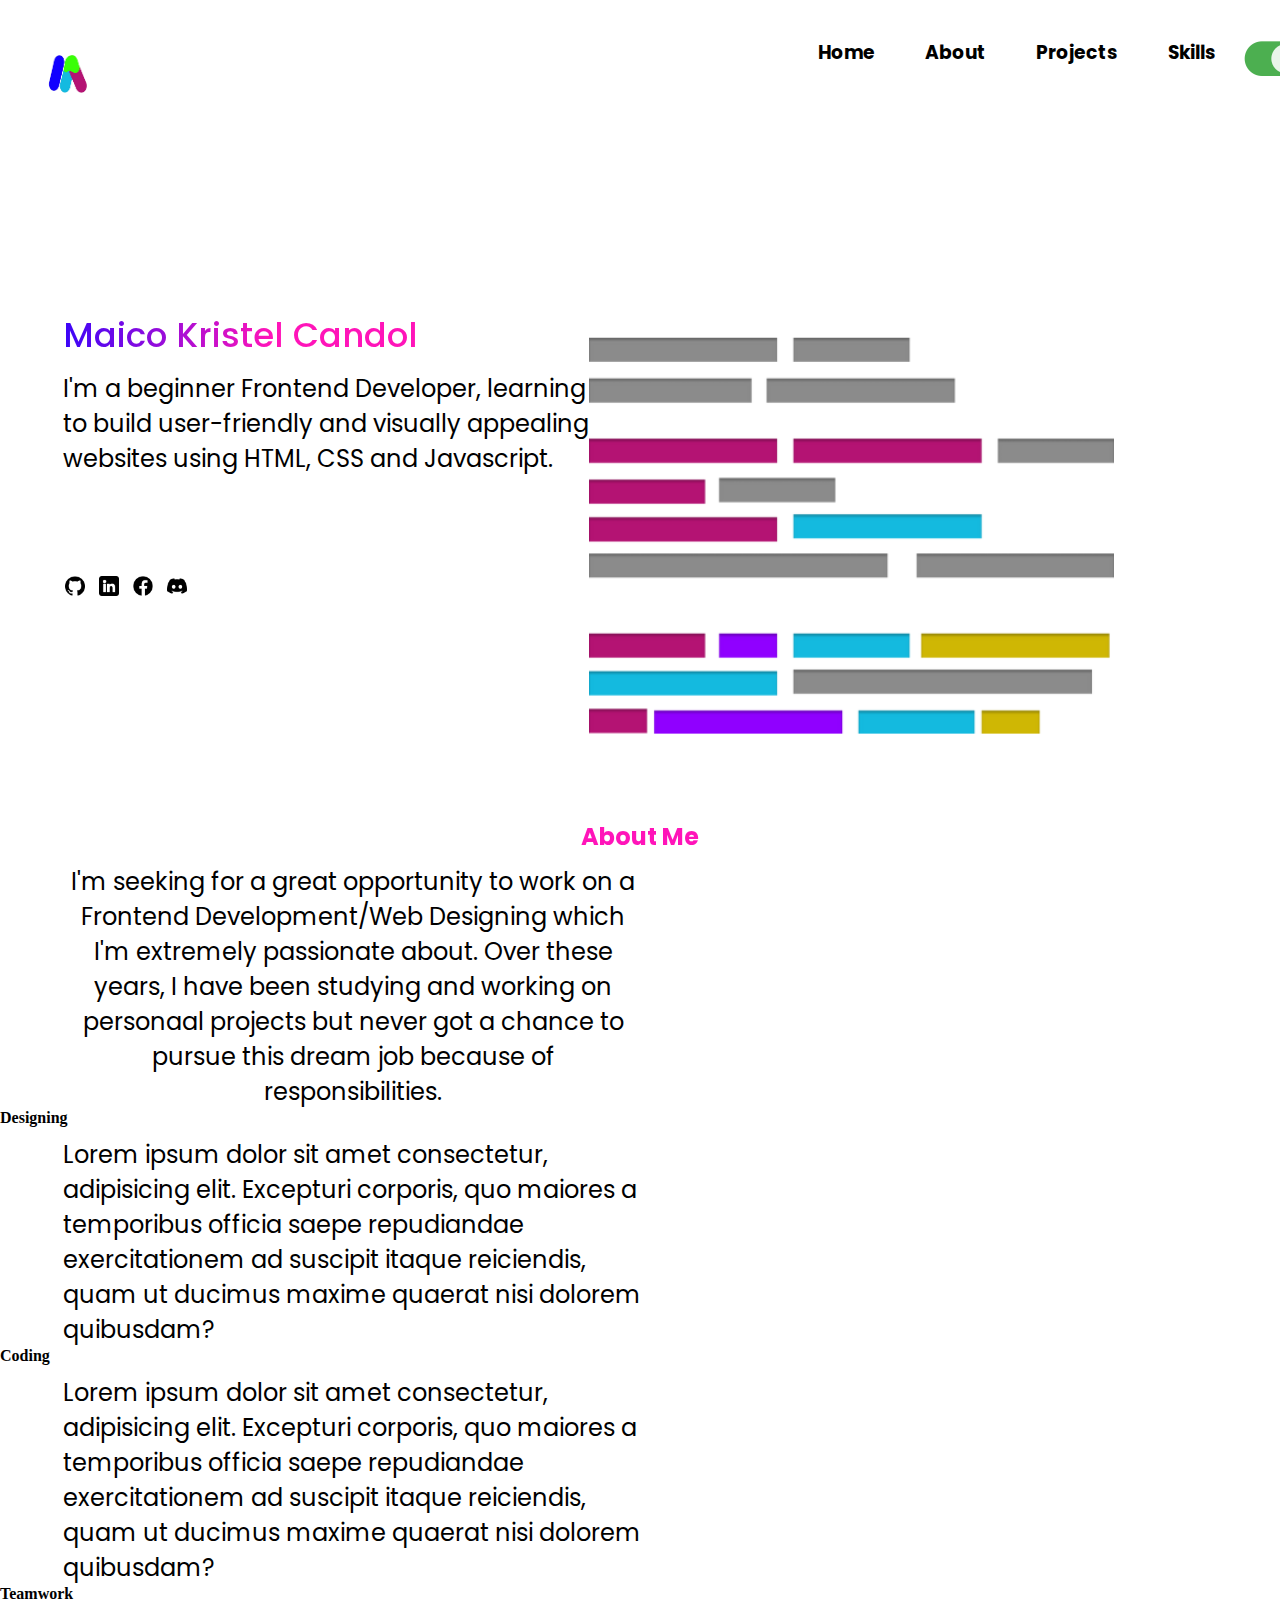
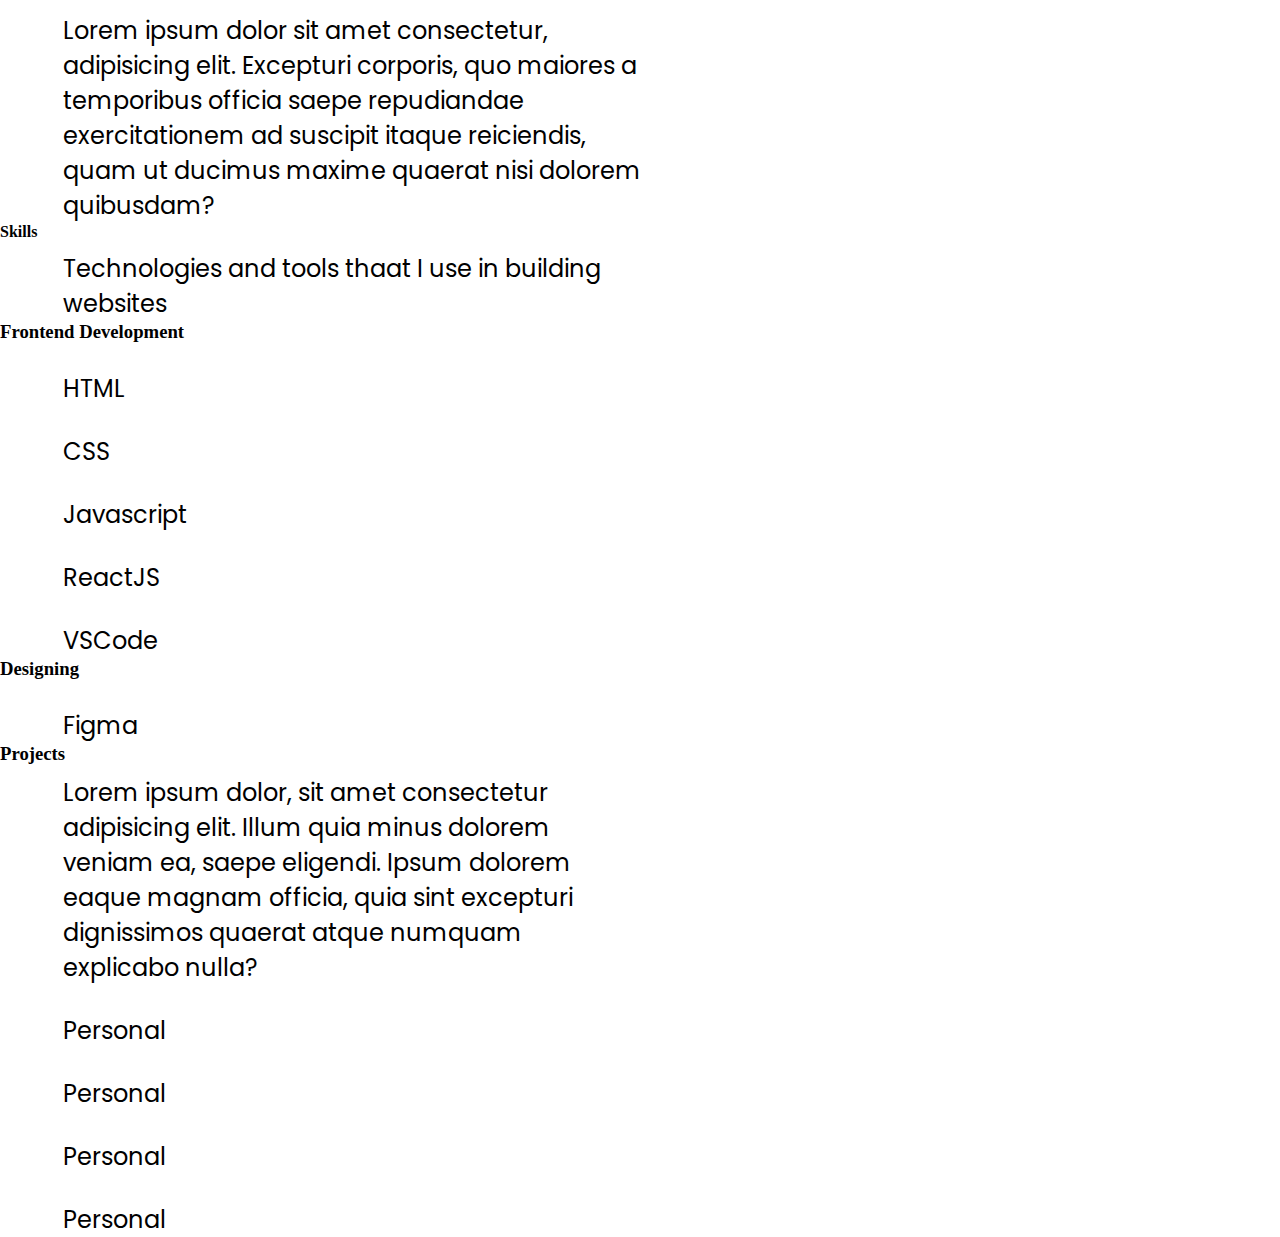
==== app.html @ 8ce2058e "Add files via upload" ====
<!DOCTYPE html>
<html lang="en">
<head>
    <meta charset="UTF-8">
    <meta name="viewport" content="width=device-width, initial-scale=1.0">
    <link rel="stylesheet" href="style.css">
    <link rel="preconnect" href="https://fonts.googleapis.com">
    <link rel="preconnect" href="https://fonts.gstatic.com" crossorigin>
    <link href="https://fonts.googleapis.com/css2?family=Poppins:ital,wght@0,100;0,200;0,300;0,400;0,500;0,600;0,700;0,800;0,900;1,100;1,200;1,300;1,400;1,500;1,600;1,700;1,800;1,900&display=swap" rel="stylesheet">
        <title>Maic | Portfolio</title>
        <link rel="shortcut icon" href="logo.png" type="image/x-icon">
    </head>
<body>
    <div>
        <!--HOME-->
        <header>
            <nav>
                <h3>Home</h3>
                <h3>About</h3>
                <h3>Projects</h3>
                <h3>Skills</h3>
                <img src="on-button.png" alt="on">
            </nav>
            <div class="logo">
                <img src="logo.png" alt="logo">
            </div>
        </header>
        <section>
            <h1>Maico Kristel Candol</h1>
            <p>I'm a beginner Frontend Developer, learning how to build
                user-friendly and visually appealing websites using HTML, CSS
                and Javascript.
            <div class="social">
                <img src="github.png" alt="github">
                <img src="linkedin.png" alt="linkedin">
                <img src="facebook.png" alt="facebook">
                <img src="discord.png" alt="discord">
            </div>
            <div class="logo1">
                <img src="final.png" alt="code">
            </div>
            </p>
        </section>
          <!--About-->
        <section>
            <div class="about">
                <h3>About Me</h3>
                <p>I'm seeking for a great opportunity to work on a 
                    Frontend Development/Web Designing which I'm extremely passionate
                    about. Over these years, I have been studying and working on personaal
                    projects but never got a chance to pursue this dream job because of responsibilities.
                </p>
            </div>
        <article>
            <h4>Designing</h4>
            <p>Lorem ipsum dolor sit amet consectetur, adipisicing elit. Excepturi corporis, quo maiores a temporibus officia saepe repudiandae exercitationem ad suscipit itaque reiciendis, quam ut ducimus maxime quaerat nisi dolorem quibusdam?</p>
            <h4>Coding</h4>
            <p>Lorem ipsum dolor sit amet consectetur, adipisicing elit. Excepturi corporis, quo maiores a temporibus officia saepe repudiandae exercitationem ad suscipit itaque reiciendis, quam ut ducimus maxime quaerat nisi dolorem quibusdam?</p>
            <h4>Teamwork</h4>
            <p>Lorem ipsum dolor sit amet consectetur, adipisicing elit. Excepturi corporis, quo maiores a temporibus officia saepe repudiandae exercitationem ad suscipit itaque reiciendis, quam ut ducimus maxime quaerat nisi dolorem quibusdam?</p>
        </article>
        </section>
         <!--Skills-->
         <section>
            <h4>Skills</h4>
            <p>Technologies and tools thaat I use in building websites</p>
            <h3>Frontend Development</h3>
            <img src="" alt="">
            <p>HTML</p>
            <img src="" alt="">
            <p>CSS</p>
            <img src="" alt="">
            <p>Javascript</p>
            <img src="" alt="">
            <p>ReactJS</p>
            <img src="" alt="">
            <p>VSCode</p>
            <h3>Designing</h3>
            <img src="" alt="">
            <p>Figma</p>
        </section>
        <!--Projects-->
        <section>
            <h3>Projects</h3>
            <p>Lorem ipsum dolor, sit amet consectetur adipisicing elit. Illum quia minus dolorem veniam ea, saepe eligendi. Ipsum dolorem eaque magnam officia, quia sint excepturi dignissimos quaerat atque numquam explicabo nulla?</p>
            <!--PROJECTS VIEW-->
            <img>
            <p>Personal</p>
            <img>
            <p>Personal</p>
            <img>
            <p>Personal</p>
            <img>
            <p>Personal</p>
        </section>
    </div>
</body>
</html>
---- style.css ----
*{
    margin: 0%;
    box-sizing: border-box;
}
header nav{
    position: sticky;
    display: flex;
    margin-top: 3%;
    margin-left: 60%
}
header nav h3{
    font-family: "Poppins",serif;
    margin-left: 50px;
    cursor: pointer;
}
header nav img{
    margin-top: -2%;
    margin-left: 5%;
}
.logo img{
    margin-top: -5%;
    margin-left: 3%;
    width: 4.5%;
    height: 7vh;
    cursor: pointer;
}
.logo1 img{
    margin-top: -25%;
    margin-left: 46%;
    height: 30%;
    width: 41%;
}
section h1{
    font-size: 34.26px;
    font-weight: 500;
    margin-left: 63px;
    margin-top: 200px;
    font-family: "Poppins",serif;
    background: #3A05F8;
    background: linear-gradient(to right, #3A05F8 0%, #FF14B9 17%);
    -webkit-background-clip: text;
    -webkit-text-fill-color: transparent;
}
section p{
    font-size: 24px;
    margin-left: 63px;
    margin-top: 10px;
    font-family: "Poppins",serif;
    width: 580px;
    text-align:left;
}
.social{
    margin-top: 100px;
    margin-left: 55px ;
}
.social img{
    height: 20px;
    margin-left: 10px;
}
.about h3{
    font-family: "Poppins",serif;
    text-align: center;
    font-size: 24px;
    background: #3A05F8;
    background: linear-gradient(to right, #3A05F8 0%, #FF14B9 17%);
    -webkit-background-clip: text;
    -webkit-text-fill-color: transparent;
}
.about p{
    font-family: "Poppins", serif;
    text-align: center;
}
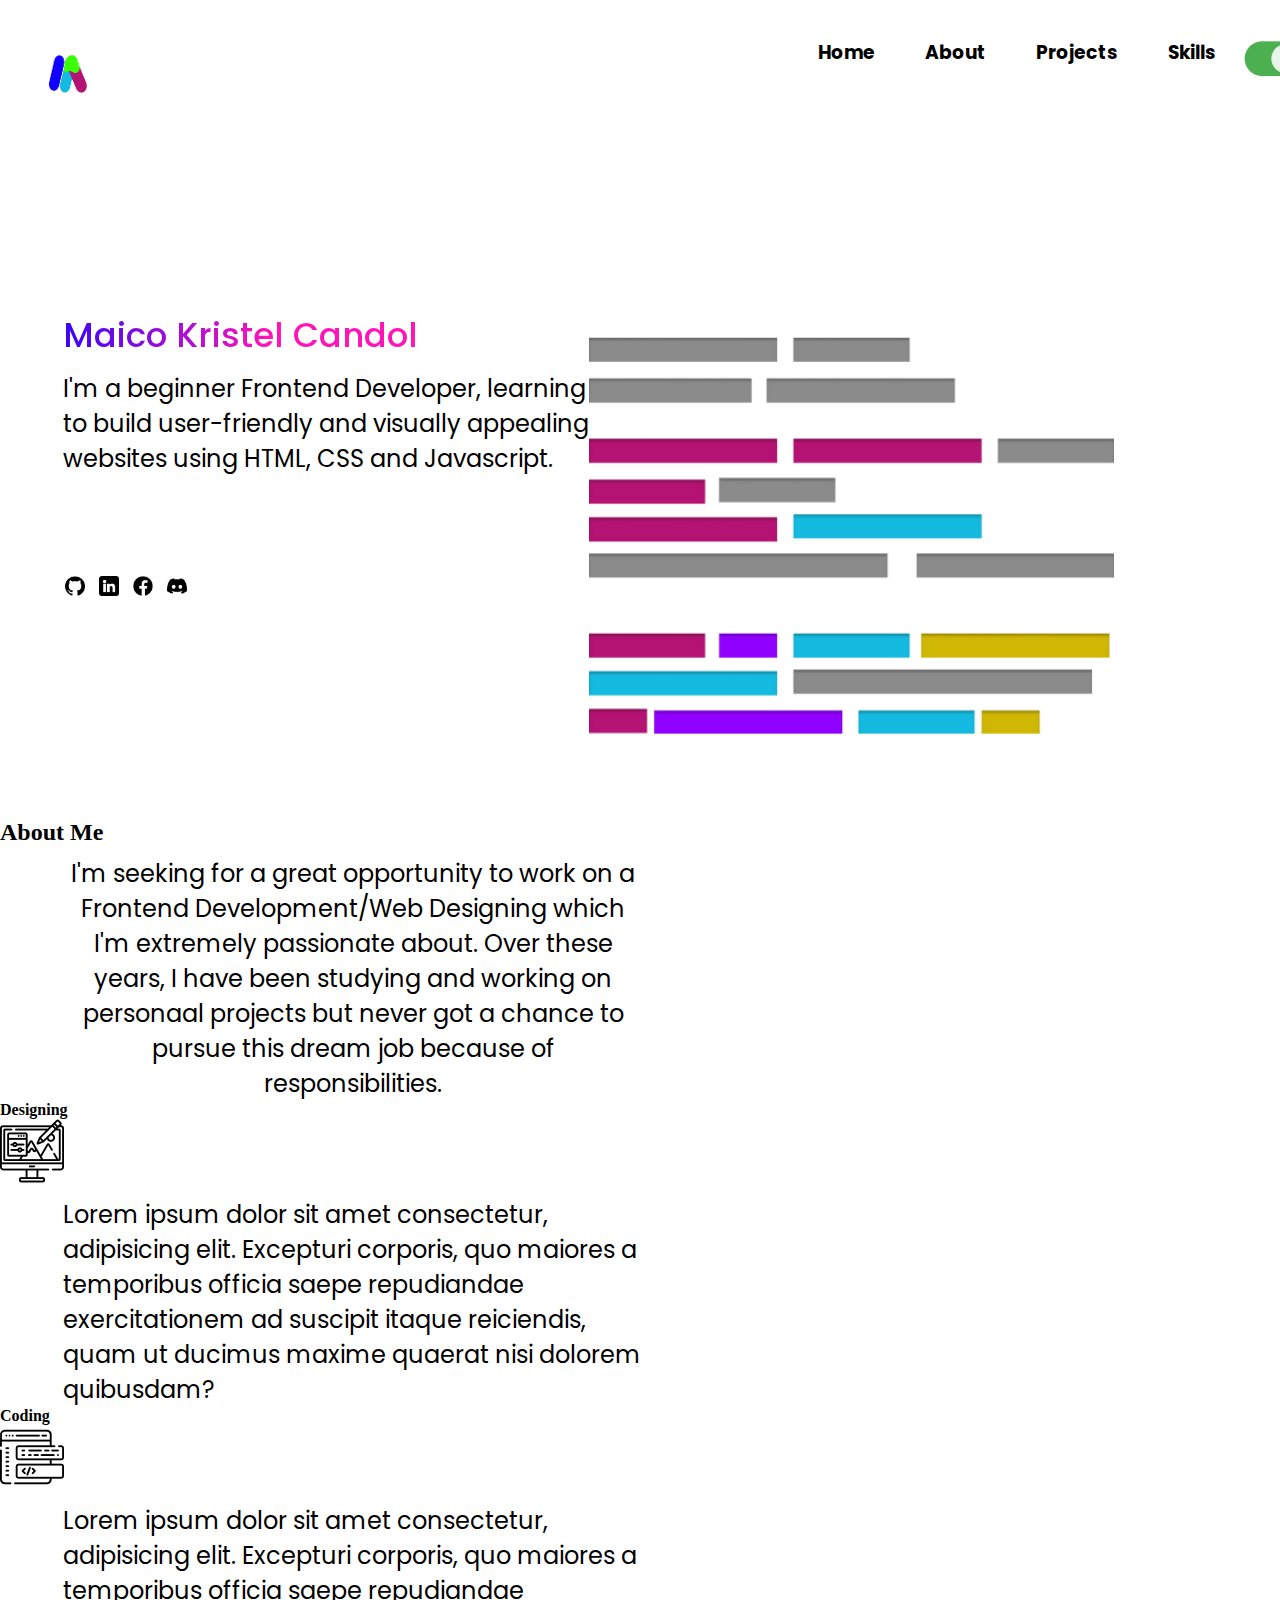
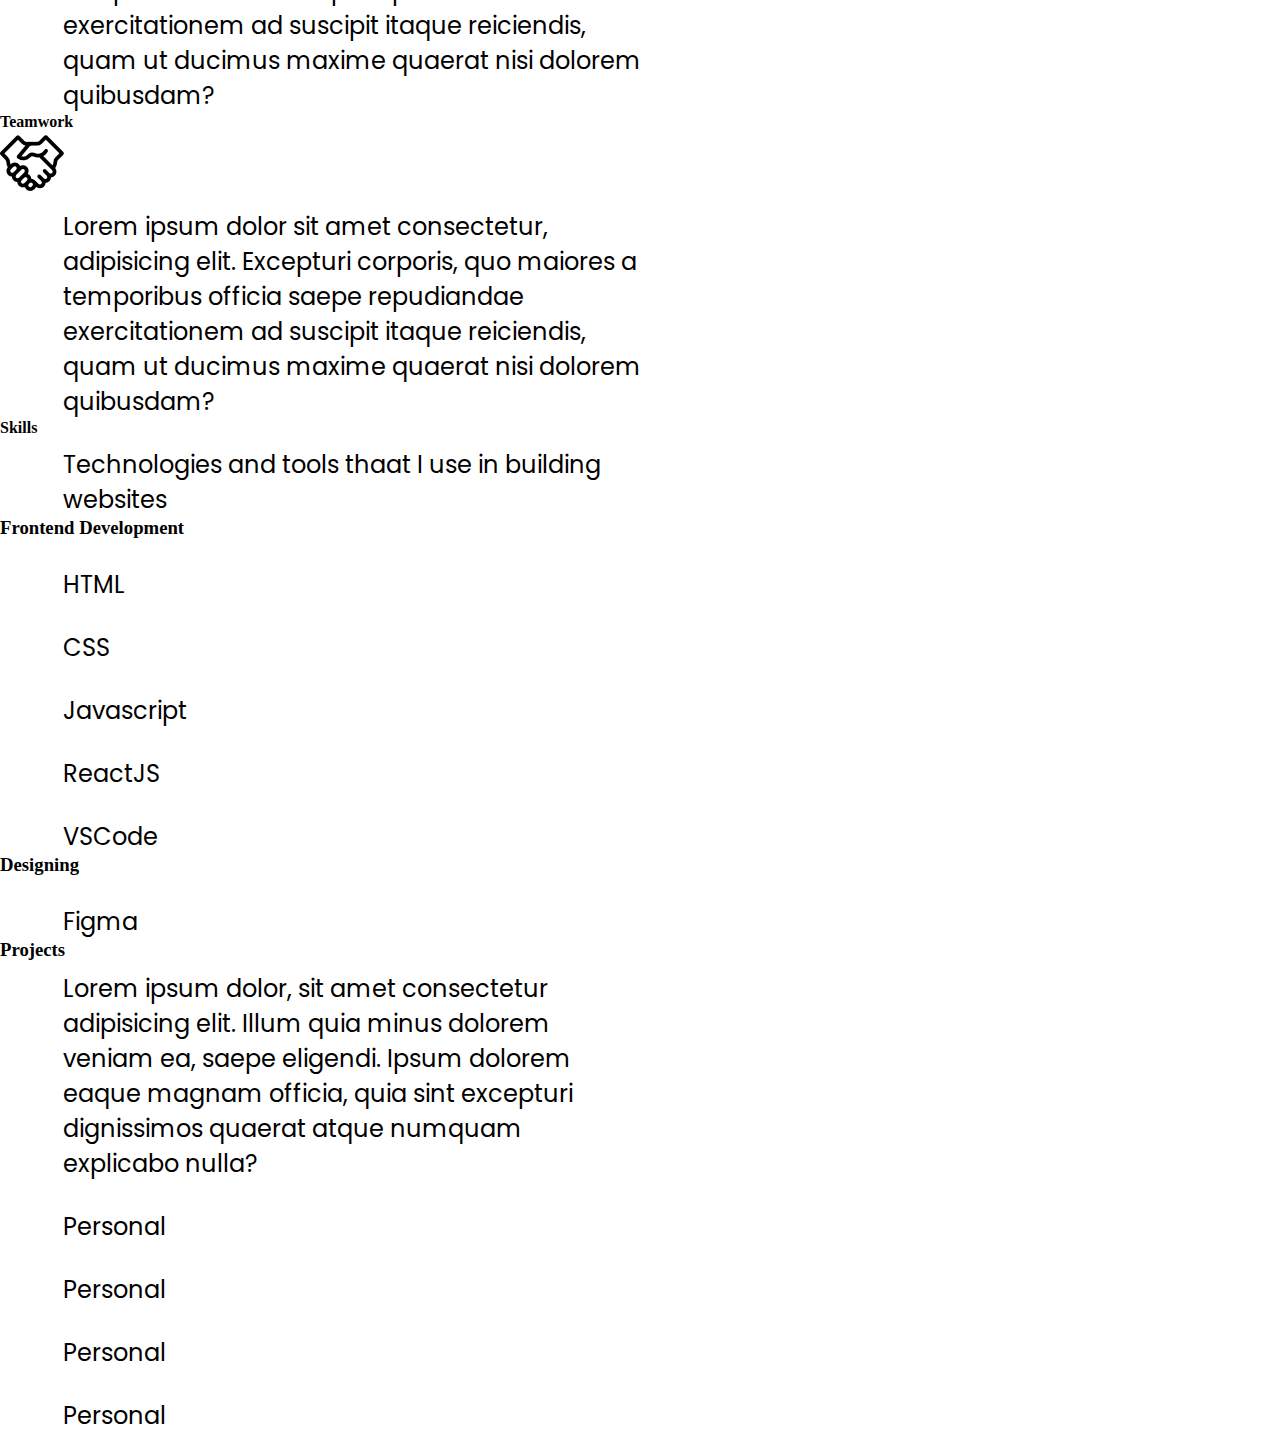
==== commit e5822453: "Add files via upload" ====
--- a/app.html
+++ b/app.html
@@ -44,7 +44,7 @@
           <!--About-->
         <section>
             <div class="about">
-                <h3>About Me</h3>
+                <h2>About Me</h2>
                 <p>I'm seeking for a great opportunity to work on a 
                     Frontend Development/Web Designing which I'm extremely passionate
                     about. Over these years, I have been studying and working on personaal
@@ -52,16 +52,25 @@
                 </p>
             </div>
         <article>
-            <h4>Designing</h4>
-            <p>Lorem ipsum dolor sit amet consectetur, adipisicing elit. Excepturi corporis, quo maiores a temporibus officia saepe repudiandae exercitationem ad suscipit itaque reiciendis, quam ut ducimus maxime quaerat nisi dolorem quibusdam?</p>
-            <h4>Coding</h4>
-            <p>Lorem ipsum dolor sit amet consectetur, adipisicing elit. Excepturi corporis, quo maiores a temporibus officia saepe repudiandae exercitationem ad suscipit itaque reiciendis, quam ut ducimus maxime quaerat nisi dolorem quibusdam?</p>
-            <h4>Teamwork</h4>
-            <p>Lorem ipsum dolor sit amet consectetur, adipisicing elit. Excepturi corporis, quo maiores a temporibus officia saepe repudiandae exercitationem ad suscipit itaque reiciendis, quam ut ducimus maxime quaerat nisi dolorem quibusdam?</p>
+            <div class="designing">
+                <h4>Designing</h4>
+                <img src="illustration.png" alt="design">
+                <p>Lorem ipsum dolor sit amet consectetur, adipisicing elit. Excepturi corporis, quo maiores a temporibus officia saepe repudiandae exercitationem ad suscipit itaque reiciendis, quam ut ducimus maxime quaerat nisi dolorem quibusdam?</p>
+            </div>
+            <div class="coding">
+                <h4>Coding</h4>
+                <img src="coding.png" alt="code">
+                <p>Lorem ipsum dolor sit amet consectetur, adipisicing elit. Excepturi corporis, quo maiores a temporibus officia saepe repudiandae exercitationem ad suscipit itaque reiciendis, quam ut ducimus maxime quaerat nisi dolorem quibusdam?</p>
+            </div>
+            <div class="teamwork">
+                <h4>Teamwork</h4>
+                <img src="partnership.png" alt="teamwork">
+                <p>Lorem ipsum dolor sit amet consectetur, adipisicing elit. Excepturi corporis, quo maiores a temporibus officia saepe repudiandae exercitationem ad suscipit itaque reiciendis, quam ut ducimus maxime quaerat nisi dolorem quibusdam?</p>
+            </div>
         </article>
         </section>
          <!--Skills-->
-         <section>
+         <section id="skills">
             <h4>Skills</h4>
             <p>Technologies and tools thaat I use in building websites</p>
             <h3>Frontend Development</h3>
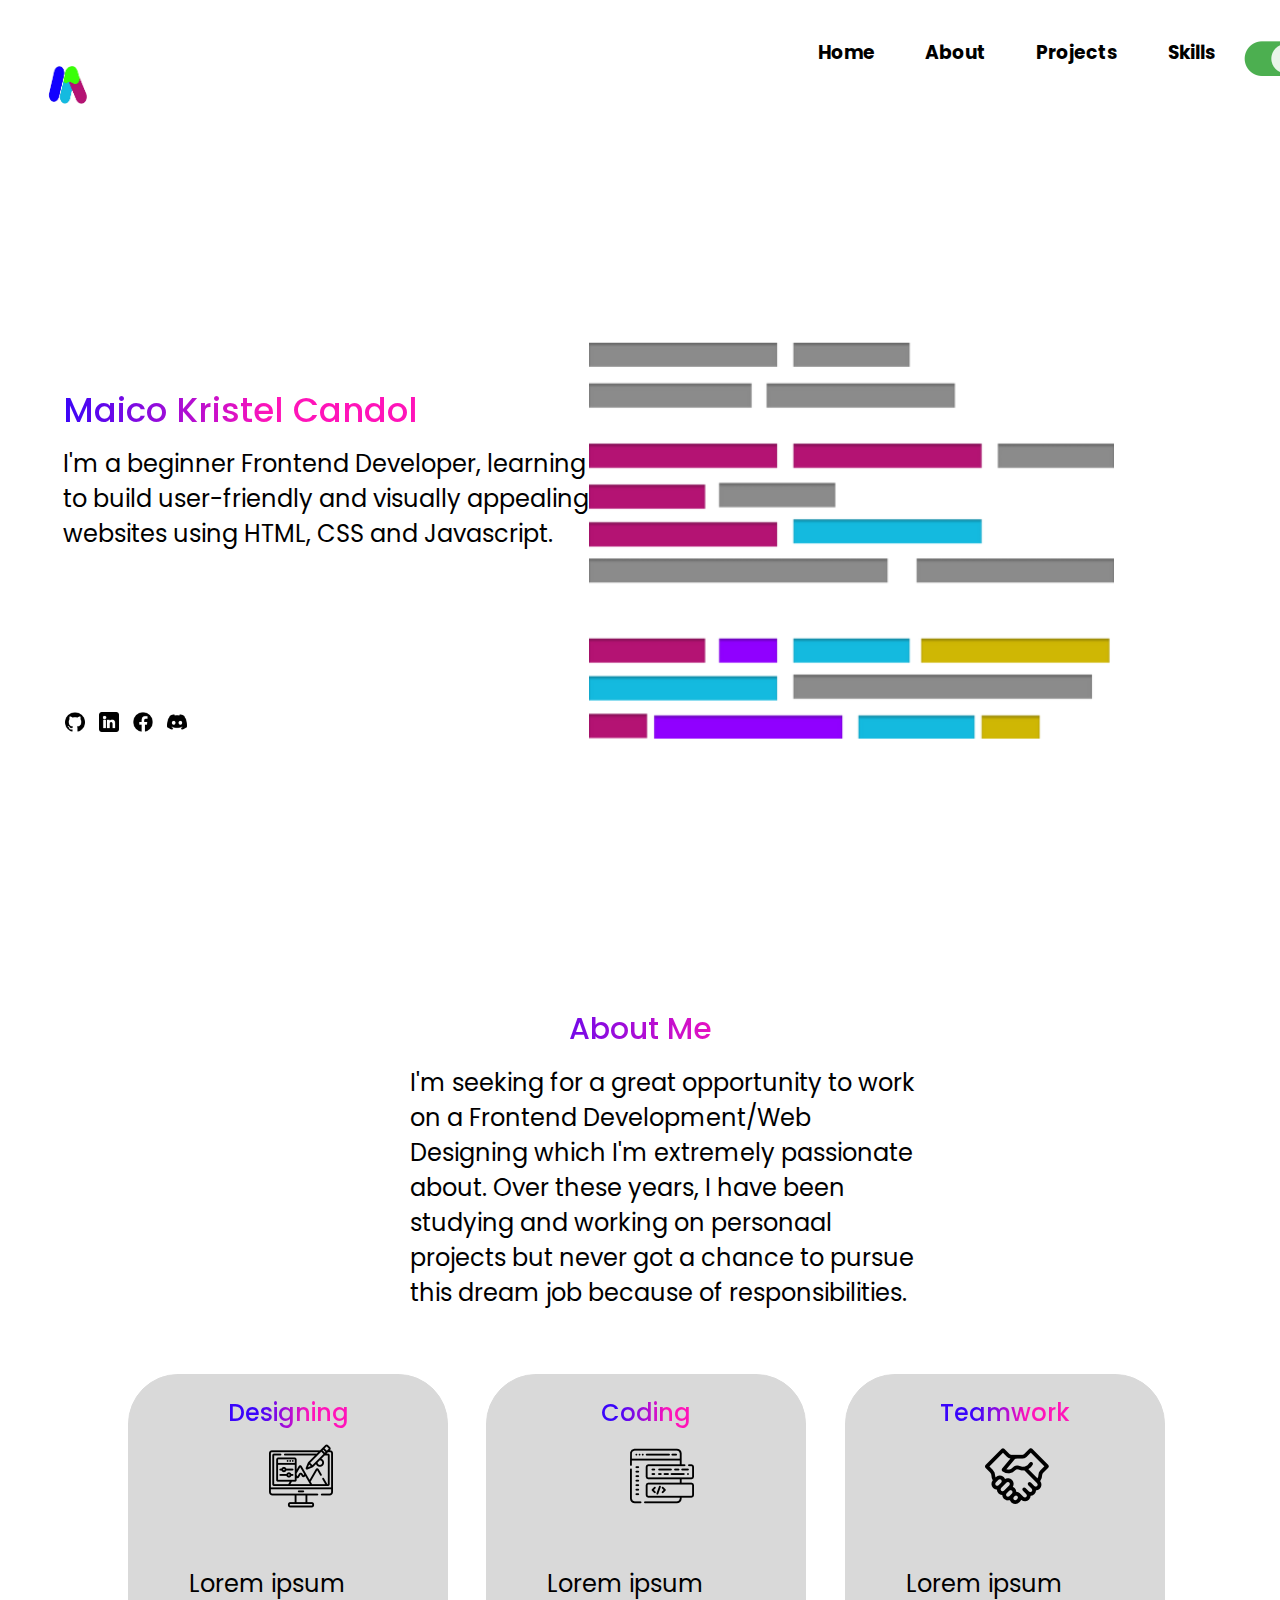
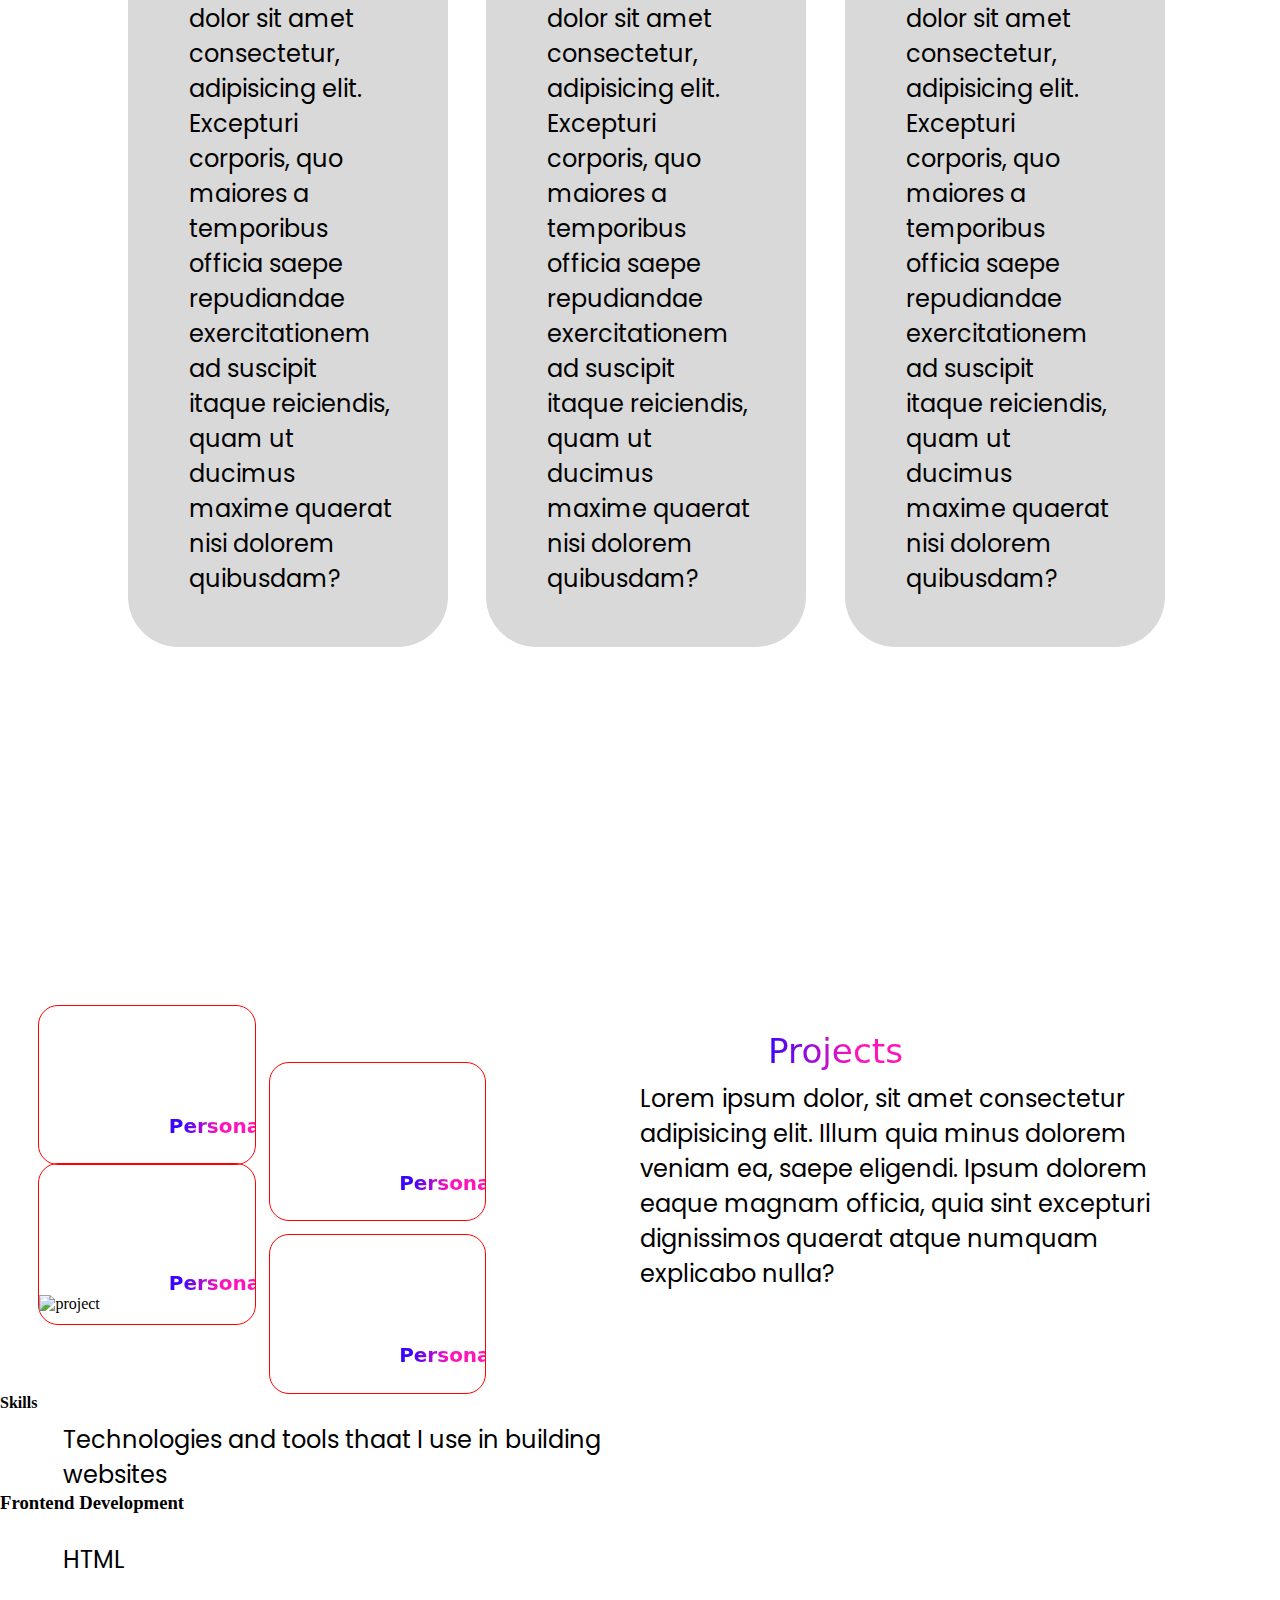
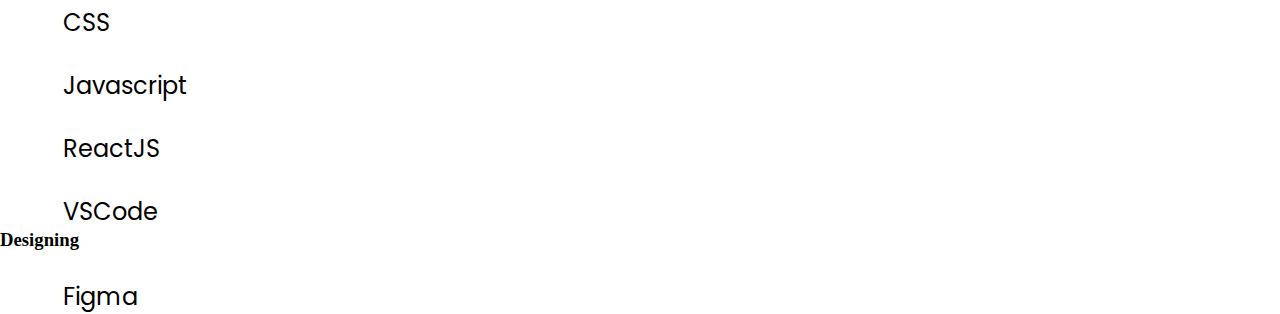
==== commit a24e37a1: "Add files via upload" ====
--- a/app.html
+++ b/app.html
@@ -69,39 +69,46 @@
             </div>
         </article>
         </section>
-         <!--Skills-->
-         <section id="skills">
-            <h4>Skills</h4>
-            <p>Technologies and tools thaat I use in building websites</p>
-            <h3>Frontend Development</h3>
-            <img src="" alt="">
-            <p>HTML</p>
-            <img src="" alt="">
-            <p>CSS</p>
-            <img src="" alt="">
-            <p>Javascript</p>
-            <img src="" alt="">
-            <p>ReactJS</p>
-            <img src="" alt="">
-            <p>VSCode</p>
-            <h3>Designing</h3>
-            <img src="" alt="">
-            <p>Figma</p>
-        </section>
         <!--Projects-->
-        <section>
+        <section id="projects">
             <h3>Projects</h3>
             <p>Lorem ipsum dolor, sit amet consectetur adipisicing elit. Illum quia minus dolorem veniam ea, saepe eligendi. Ipsum dolorem eaque magnam officia, quia sint excepturi dignissimos quaerat atque numquam explicabo nulla?</p>
             <!--PROJECTS VIEW-->
-            <img>
-            <p>Personal</p>
-            <img>
-            <p>Personal</p>
-            <img>
-            <p>Personal</p>
-            <img>
-            <p>Personal</p>
+            <div class="personal1">
+                <h4>Personal1</h4>
+                <img src="projects.png" alt="project">
+            </div>
+            <div class="personal2">
+                <h4>Personal2</h4>
+                <img>
+            </div> <div class="personal3">
+                <h4>Personal3</h4>
+                <img>
+            </div>
+            <div class="personal4">
+                <h4>Personal4</h4>
+                <img>
+            </div>
         </section>
     </div>
+    <!--Skills-->
+    <section id="skills">
+        <h4>Skills</h4>
+        <p>Technologies and tools thaat I use in building websites</p>
+        <h3>Frontend Development</h3>
+        <img src="" alt="">
+        <p>HTML</p>
+        <img src="" alt="">
+        <p>CSS</p>
+        <img src="" alt="">
+        <p>Javascript</p>
+        <img src="" alt="">
+        <p>ReactJS</p>
+        <img src="" alt="">
+        <p>VSCode</p>
+        <h3>Designing</h3>
+        <img src="" alt="">
+        <p>Figma</p>
+    </section>
 </body>
 </html>--- a/style.css
+++ b/style.css
@@ -22,10 +22,12 @@
     margin-left: 3%;
     width: 4.5%;
     height: 7vh;
+    max-width:230px;
+    max-height:95px;
     cursor: pointer;
 }
 .logo1 img{
-    margin-top: -25%;
+    margin-top: -40%;
     margin-left: 46%;
     height: 30%;
     width: 41%;
@@ -57,17 +59,187 @@
     height: 20px;
     margin-left: 10px;
 }
-.about h3{
-    font-family: "Poppins",serif;
+.about h2{
+    font-family: "Poppins",serif;
+    font-weight: 500;
     text-align: center;
-    font-size: 24px;
-    background: #3A05F8;
-    background: linear-gradient(to right, #3A05F8 0%, #FF14B9 17%);
-    -webkit-background-clip: text;
-    -webkit-text-fill-color: transparent;
-}
+    font-size: 30px;
+    margin-top: 10%;
+    background: #3A05FB;
+    background: linear-gradient(to right, #3A05FB 39%, #FF14B9 58%);
+    -webkit-background-clip: text;
+    -webkit-text-fill-color: transparent;
+    
+    
+
+    }
 .about p{
     font-family: "Poppins", serif;
+    text-align: left;
+    margin-top: 1%;
+    margin-left: 32%;
+    width: 40%;
+}
+article{
+    margin-top: 5%;
+    display: flex;
+}
+article h4{
     text-align: center;
-}
-
+    font-family: "Poppins", serif;
+    font-size: 24px;
+    font-weight: 500;
+    background: #3A05FB;
+    background: linear-gradient(to right, #3A05FB 39%, #FF14B9 58%);
+    -webkit-background-clip: text;
+    -webkit-text-fill-color: transparent;
+}
+.designing{
+    border: 1px solid #d9d9d9;
+    background-color: #D9D9D9;
+    border-radius: 50px;
+    margin-left: 10%;
+    padding: 20px;
+    width: 25%;
+
+}
+.designing p{
+    max-width: fit-content;
+    margin-left: 10px;
+    padding: 30px;
+    aspect-ratio: 1
+}
+.designing img{
+    margin-left: 43%;
+}
+.coding{
+    border: 1px solid #d9d9d9;
+    background-color: #D9D9D9;
+    border-radius: 50px;
+    margin-left: 3%;
+    padding: 20px;
+    width: 25%;
+
+}
+.coding p{
+    max-width: fit-content;
+    margin-left: 10px;
+    padding: 30px;
+    aspect-ratio: 1
+}
+.coding img{
+    margin-left: 44%;
+}
+.teamwork{
+    border: 1px solid #d9d9d9;
+    background-color: #D9D9D9;
+    border-radius: 50px;
+    margin-left: 3%;
+    padding: 20px;
+    width: 25%;
+
+}
+.teamwork p{
+    max-width: fit-content;
+    margin-left: 10px;
+    padding: 30px;
+    aspect-ratio: 1
+}
+.teamwork img{
+    margin-left: 43%;
+}
+div img{
+    margin-top: 5%;
+    margin-bottom: 5%;
+}
+article div {
+    border: 1px black;
+}
+#projects{
+    margin-top: 15%;
+}
+#projects h3{
+    margin-top: 30%;
+    margin-left: 60%;
+    font-size: 34.26px;
+    font-weight: 500;
+    font-family: system-ui, -apple-system, BlinkMacSystemFont, 'Segoe UI', Roboto, Oxygen, Ubuntu, Cantarell, 'Open Sans', 'Helvetica Neue', sans-serif;
+    background: #3A05FB;background: linear-gradient(to right, #3A05F8 0%, #FF14B9 17%);
+    -webkit-background-clip: text;
+    -webkit-text-fill-color: transparent;
+}
+#projects p{
+    margin-left: 50%;
+}
+.personal1{
+    margin-top: -10%;
+    margin-left: 3%;
+    border: 1px solid red;
+    border-radius: 20px;
+    aspect-ratio: 1.2v;
+    max-width: 17%;
+}
+.personal1 h4{
+    margin-top: 50%;
+    margin-left: 60%;
+    font-size: 20px;
+    font-family: system-ui, -apple-system, BlinkMacSystemFont, 'Segoe UI', Roboto, Oxygen, Ubuntu, Cantarell, 'Open Sans', 'Helvetica Neue', sans-serif;
+    background: linear-gradient(to right, #3A05FB 15%, #FF14B9 58%);
+    -webkit-background-clip: text;
+    -webkit-text-fill-color: transparent;
+}
+.personal1 img{
+    max-width: 250px;
+    margin-top: -20%;
+}
+.personal2{
+    margin-top: -25%;
+    margin-left: 3%;
+    border: 1px solid red;
+    border-radius: 20px;
+    aspect-ratio: 1.2v;
+    max-width: 17%;
+}
+.personal2 h4{
+    margin-top: 50%;
+    margin-left: 60%;
+    font-size: 20px;
+    font-family: system-ui, -apple-system, BlinkMacSystemFont, 'Segoe UI', Roboto, Oxygen, Ubuntu, Cantarell, 'Open Sans', 'Helvetica Neue', sans-serif;
+    background: linear-gradient(to right, #3A05FB 15%, #FF14B9 58%);
+    -webkit-background-clip: text;
+    -webkit-text-fill-color: transparent;
+}
+.personal3{
+    margin-top: -8%;
+    margin-left: 21%;
+    border: 1px solid red;
+    border-radius: 20px;
+    aspect-ratio: 1.2v;
+    max-width: 17%;
+}
+.personal3 h4{
+    margin-top: 50%;
+    margin-left: 60%;
+    font-size: 20px;
+    font-family: system-ui, -apple-system, BlinkMacSystemFont, 'Segoe UI', Roboto, Oxygen, Ubuntu, Cantarell, 'Open Sans', 'Helvetica Neue', sans-serif;
+    background: linear-gradient(to right, #3A05FB 15%, #FF14B9 58%);
+    -webkit-background-clip: text;
+    -webkit-text-fill-color: transparent;
+}
+.personal4{
+    margin-top: 1%;
+    margin-left: 21%;
+    border: 1px solid red;
+    border-radius: 20px;
+    aspect-ratio: 1.2v;
+    max-width: 17%;
+}
+.personal4 h4{
+    margin-top: 50%;
+    margin-left: 60%;
+    font-size: 20px;
+    font-family: system-ui, -apple-system, BlinkMacSystemFont, 'Segoe UI', Roboto, Oxygen, Ubuntu, Cantarell, 'Open Sans', 'Helvetica Neue', sans-serif;
+    background: linear-gradient(to right, #3A05FB 15%, #FF14B9 58%);
+    -webkit-background-clip: text;
+    -webkit-text-fill-color: transparent;
+}